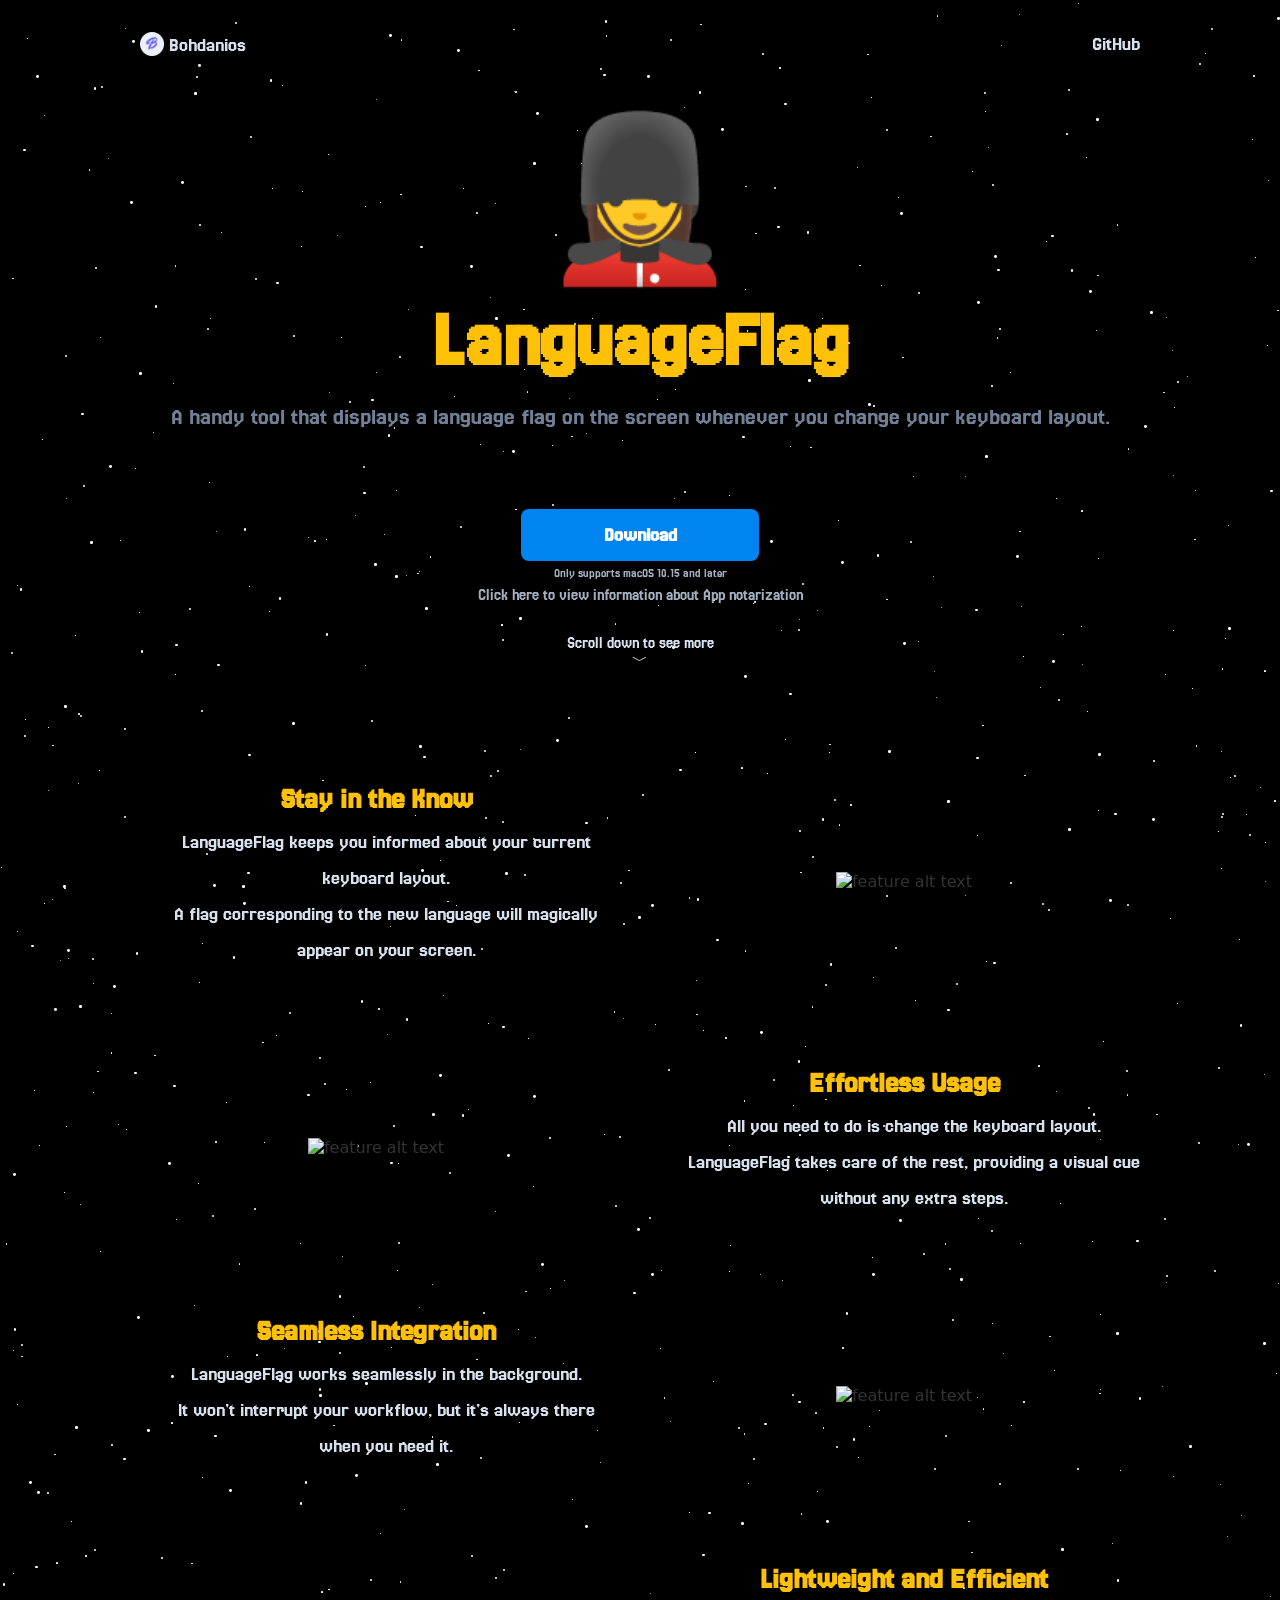
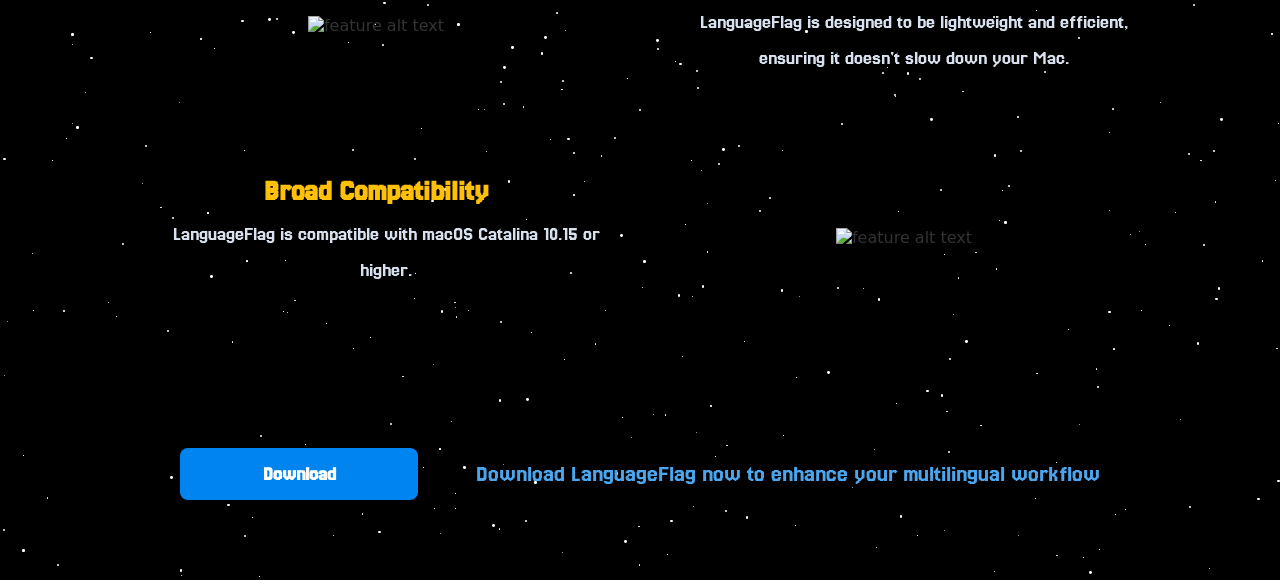
==== languageflag/index.html @ b5642a47 "No-ticket: Init" ====
<!DOCTYPE html>
<html lang="en">

<head>
    <meta charset="UTF-8">
    <meta name="viewport" content="width=device-width, initial-scale=0.9, user-scalable=no">
    <link rel="stylesheet" href="style.css">
    <title>LanguageFlag for Mac</title>
    <link rel="preconnect" href="https://fonts.googleapis.com">
    <link rel="preconnect" href="https://fonts.gstatic.com" crossorigin>
    <link href="https://fonts.googleapis.com/css2?family=Jersey+25&display=swap" rel="stylesheet">
</head>

<body>
    <div class="main">
        <div class="space-scene">
            <div id="popup" class="popup">
                <div class="popup-content">
                    <span class="close" onclick="hidePopup()">×</span>
                    <img src="./images/warring_en.png" alt="warring" height="153" />
                    <h2>If you see this when you run LanguageFlag</h2>
                    <p style="color: #718096;"><br>This because my free certificate was revoked due to the 1-year
                        validity
                        limit. Old apps are no longer able to run. Install the latest to fix it.<br><br>If it still does
                        not
                        work after the update, please right-click the app in Finder > "Get Info" > check "Override
                        Malware
                        Protection", and run it again or try again after a few hours<br><br></p>
                </div>
            </div>
            <div style="padding: 2em 1em;">
                <div class="container">
                    <div>
                        <a href="../index.html" target="_blank">
                            <img src="logo.webp" alt="test bohdan Logo" height="24">
                            <span class="company-name" style="font-family: Jersey\ 25,sans-serif;">Bohdanios</span>
                        </a>
                    </div>

                    <div style="display: flex; align-items: center;">
                        <a class="github-link" href="https://github.com/bohdan-ios/LanguageFlag">GitHub</a>
                    </div>
                </div>
                <div style="margin-top: 3em;">
                    <span style="font-size: 10em;">💂‍♀️</span>
                    <h1
                        style="color: #FFC107; font-size: 5rem; margin-top: 0.5rem; margin-bottom: 0rem; font-family: Jersey\ 25,sans-serif; ">
                        LanguageFlag</h1>
                    <div
                        style="color: #718096; font-size: 1.5rem; margin-top: 1.5rem; margin-bottom: 5rem; font-family: Jersey\ 25,sans-serif; ">
                        A handy tool that displays a language flag on the screen whenever you change your keyboard
                        layout.
                    </div>
                    <a href="https://github.com/bohdan-ios/LanguageFlag/releases/latest/">
                        <div class="btn-primary">Download</div>
                    </a>
                    <div>
                        <div
                            style="color: #A3AEBE; font-size: .75em; margin-top: .5em; font-family: Jersey\ 25,sans-serif;">
                            Only supports
                            macOS 10.15 and later</div>
                        <details>
                            <summary
                                style="color: #A3AEBE; font-size: 1em; margin-top: .5em; font-family: Jersey\ 25,sans-serif; cursor: pointer;">
                                Click here to view information about App notarization
                            </summary>
                            <div class="notar"
                                style="color: #A3AEBE; font-size: .75em; margin-top: .5em; font-family: Jersey\ 25,sans-serif;">
                                This app has not been notarized by Apple.<br>
                                <a class="cannotOpen" style="font-family: Jersey\ 25,sans-serif;"
                                    href="https://support.apple.com/102445#openanyway">
                                    How to run unnotarized apps by Apple
                                </a>
                            </div>
                        </details>
                    </div>
                    <div style="color: #d8e1ee; font-size: 1em; font-family: Jersey\ 25,sans-serif; margin-top: 2em;">
                        Scroll down to see more<br>﹀</div>
                </div>
            </div>
            <div class="featureBox">
                <div>
                    <h3 class="titl">Stay in the Know</h3>
                    <div class="expl">LanguageFlag keeps you informed about your current keyboard layout.<br>A flag
                        corresponding to the new language will magically appear on your screen.</div>
                </div>
                <div>
                    <img src="./images/feature1_en.png" alt="feature alt text" />
                </div>
            </div>
            <div class="featureBox reverse">
                <div>
                    <h3 class="titl">Effortless Usage</h3>
                    <div class="expl">All you need to do is change the keyboard layout.<br>LanguageFlag takes care of
                        the
                        rest, providing a visual cue without any extra steps.</div>
                </div>
                <div>
                    <img src="./images/feature2_en.png" alt="feature alt text" />
                </div>
            </div>
            <div class="featureBox">
                <div>
                    <h3 class="titl">Seamless Integration</h3>
                    <div class="expl">LanguageFlag works seamlessly in the background.<br>It won't interrupt your
                        workflow,
                        but it's always there when you need it.</div>
                </div>
                <div>
                    <img src="./images/feature3.png" alt="feature alt text" />
                </div>
            </div>
            <div class="featureBox reverse">
                <div>
                    <h3 class="titl">Lightweight and Efficient</h3>
                    <div class="expl">LanguageFlag is designed to be lightweight and efficient, ensuring it doesn't slow
                        down your Mac.</div>
                </div>
                <div>
                    <img src="./images/feature4_en.png" alt="feature alt text" />
                </div>
            </div>
            <div class="featureBox">
                <div>
                    <h3 class="titl">Broad Compatibility</h3>
                    <div class="expl">LanguageFlag is compatible with macOS Catalina 10.15 or higher.</div>
                </div>
                <div>
                    <img src="./images/feature5_en.png" alt="feature alt text" />
                </div>
            </div>
            <div class="container">
                <div class="footer">
                    <div>
                        <a href="https://github.com/bohdan-ios/LanguageFlag/releases/latest/">
                            <div class="btn-primary">Download</div>
                        </a>
                    </div>
                    <div style="font-size: 1.5em; font-family: Jersey\ 25,sans-serif;">Download LanguageFlag now to
                        enhance your multilingual
                        workflow</div>
                </div>
            </div>
        </div>
    </div>

    <script src="script.js"></script>
</body>

</html>
---- languageflag/style.css ----
body {
    background-color: #000;
    color: #333;
}

.popup {
    display: none;
    position: fixed;
    z-index: 9999;
    left: 0;
    top: 0;
    width: 100%;
    height: 100%;
    overflow: auto;
    background-color: rgba(0, 0, 0, 0.4);
}

.popup-content {
    background-color: #fefefe;
    margin: 18% auto;
    padding: 20px;
    border: 0px solid #888;
    width: 80%;
    border-radius: 14px;
}

.close {
    color: #aaa;
    float: right;
    font-size: 28px;
    font-weight: bold;
    cursor: pointer;
}

.close:hover,
.close:focus {
    color: black;
    text-decoration: none;
    cursor: pointer;
}

* {
    margin: 0;
    font-family: system-ui, sans-serif;
    text-align: center;
}

a {
    color: inherit;
    text-decoration: inherit;
}

.cannotOpen {
    color: #ffc008;
}

.cannotOpen:hover {
    color: #b3190a;
}

.container {
    max-width: 1000px;
    margin: 0 auto;
    display: flex;
    justify-content: space-between;
    align-items: center;
}

.container img,
span {
    vertical-align: middle;
}

.btn-primary {
    width: 190px;
    border-radius: .5rem;
    display: inline-block;
    text-align: center;
    font-size: 1.25rem;
    font-weight: 700;
    padding: 1rem 1.5rem;
    background-color: #0084ef;
    color: #FFFFFF;
    font-family: Jersey\ 25,sans-serif;
}

.btn-primary:hover {
    background-color: #4396D6;
}

.featureBox {
    max-width: 1000px;
    margin: 0 auto;
    display: flex;
    justify-content: space-between;
    align-items: center;
    margin-top: 70px;
}

.featureBox div {
    width: 452px;
    margin: 10px;
}

.featureBox img {
    width: 100%;
    height: 100%;
    object-fit: cover;
}

.titl {
    color: #ffc008;
    font-size: 1.875em;
    font-weight: 600;
    font-family: Jersey\ 25,sans-serif;
}

.company-name {
    color: #d8e1ee;
    font-size: 1.25em;
    font-weight: 400;
}

.github-link {
    color: #d8e1ee;
    font-size: 1.25rem; 
    font-weight: 500;
    font-family: Jersey\ 25,sans-serif;
}

.expl {
    color: #d8e1ee;
    line-height: 2.25rem;
    font-size: 1.25rem;
    margin-top: 1.5rem;
    font-family: Jersey\ 25,sans-serif;
}

.footer {
    width: 1000px;
    text-align: center;
    padding: 2.5em;
    color: #4BA6EE;
    font-family: Jersey\ 25,sans-serif;
    border-radius: .5rem;
    display: flex;
    align-items: center;
    justify-content: space-between;
    margin-top: 100px;
    margin-bottom: 40px;
}

details>summary {
    list-style: none;
}

details>summary::-webkit-details-marker {
    display: none;
}

.footer div {
    vertical-align: middle;
}

.reverse {
    flex-direction: row-reverse;
}

.zh {
    display: none;
}

.main {
    display: block;
    position: relative;
    z-index: 1;
}

@media (max-width: 640px) {
    .featureBox {
        flex-direction: column;
    }

    .featureBox div {
        width: 400px;
        margin: 0;
    }

    .featureBox img {
        margin-top: 40px;
    }

    .footer {
        flex-direction: column;
        border-radius: 0;
        margin-bottom: 0;
    }

    .footer div {
        margin: .4em;
    }
}

@media (max-width: 400px) {
    .featureBox div {
        width: 100%;
        margin: 0;
    }
}

.space-scene {
    width: 100%;
    background: #000000;
    position: relative;
    z-index: -2;
}

.star {
    position: absolute;
    background-color: #fff;
    border-radius: 50%;
    animation: twinkle 4s infinite ease-in-out;
    z-index: -1;
}

.galaxy {
    position: absolute;
    border-radius: 50%;
    animation: glow 4s infinite alternate;
}

@keyframes twinkle {

    0%,
    100% {
        opacity: 0.5;
        transform: scale(1);
    }

    50% {
        opacity: 1;
        transform: scale(1.2);
    }
}

@keyframes glow {
    0% {
        box-shadow: 0 0 2px 1px rgba(255, 255, 255, 0.1);
    }

    100% {
        box-shadow: 0 0 10px 2px rgba(255, 255, 255, 0.3);
    }
}

@keyframes orbit {
    0% {
        transform: rotate(0deg) translateX(100px) rotate(0deg);
    }

    100% {
        transform: rotate(360deg) translateX(100px) rotate(-360deg);
    }
}

.shooting-stars {
    position: absolute;
    top: 0;
    left: 0;
    width: 100%;
    height: 100%;
}

.shooting-star {
    position: absolute;
    height: 2px;
    background: linear-gradient(90deg, #ffffff, transparent);
    animation: shoot 3s ease-out infinite;
}

@keyframes shoot {
    0% {
        transform: translateX(-100px) translateY(100px);
        opacity: 1;
    }

    70% {
        opacity: 1;
    }

    100% {
        transform: translateX(1000px) translateY(-1000px);
        opacity: 0;
    }
}

.asteroid-belt {
    position: absolute;
    top: 50%;
    left: 50%;
    transform: translate(-50%, -50%) rotateX(75deg);
    width: 350px;
    height: 350px;
    border-radius: 50%;
}

.asteroid {
    position: absolute;
    background: #555;
    border-radius: 50%;
    top: 50%;
    left: 50%;
    transform-origin: 175px 0;
    animation: rotate 20s linear infinite;
}

@keyframes rotate {
    0% {
        transform: rotate(0deg) translateX(175px) rotate(0deg);
    }

    100% {
        transform: rotate(360deg) translateX(175px) rotate(-360deg);
    }
}

.jersey-25-regular {
    font-family: "Jersey 25", serif;
    font-weight: 400;
    font-style: normal;
}
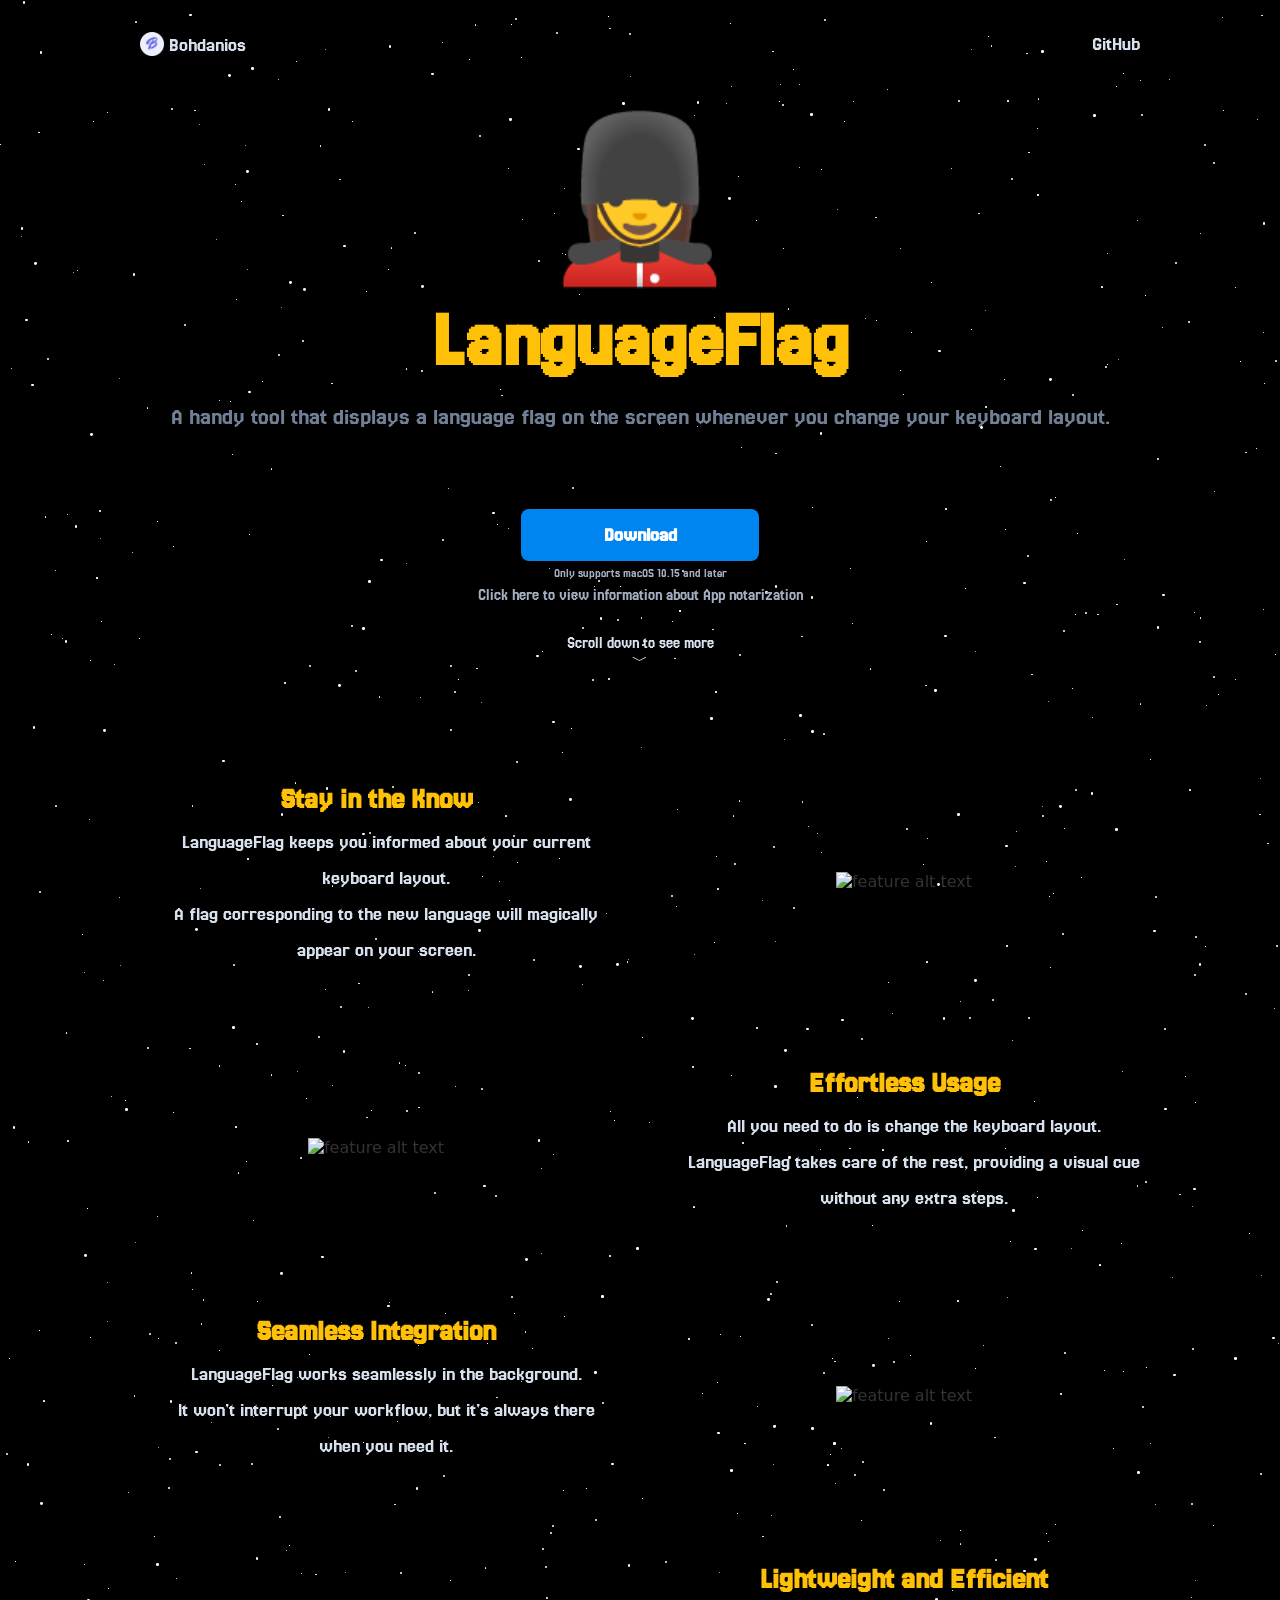
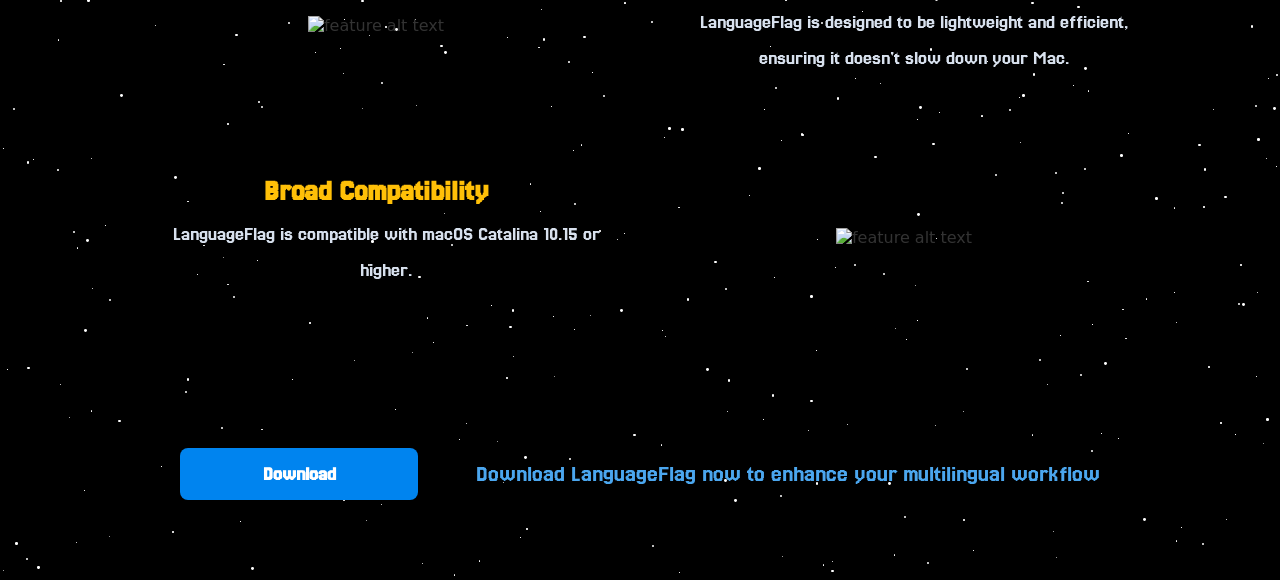
==== commit 8a62187c: "No-ticket: Removed icons" ====
--- a/languageflag/index.html
+++ b/languageflag/index.html
@@ -4,6 +4,7 @@
 <head>
     <meta charset="UTF-8">
     <meta name="viewport" content="width=device-width, initial-scale=0.9, user-scalable=no">
+    <link rel="icon" type="image/x-icon" href="../images/languageflag_icon.png">
     <link rel="stylesheet" href="style.css">
     <title>LanguageFlag for Mac</title>
     <link rel="preconnect" href="https://fonts.googleapis.com">
@@ -31,7 +32,7 @@
             <div style="padding: 2em 1em;">
                 <div class="container">
                     <div>
-                        <a href="../index.html" target="_blank">
+                        <a href="../index.html">
                             <img src="logo.webp" alt="test bohdan Logo" height="24">
                             <span class="company-name" style="font-family: Jersey\ 25,sans-serif;">Bohdanios</span>
                         </a>
